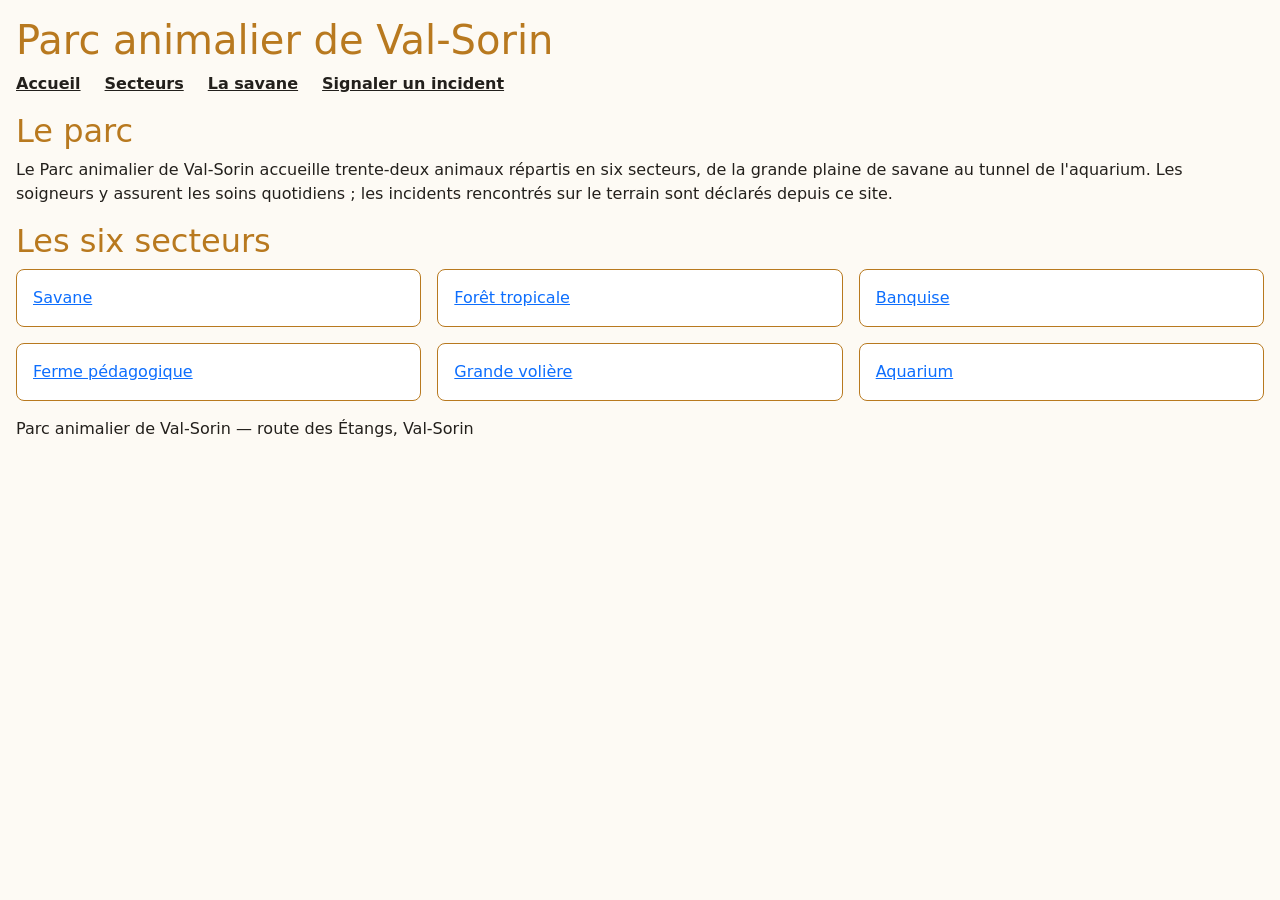
==== index.html @ 3593d5d1 "bootstrap" ====
<!DOCTYPE html>
<html lang="fr">
<head>
  <meta charset="utf-8">
  <meta name="viewport" content="width=device-width, initial-scale=1">
  <title>Parc animalier de Val-Sorin</title>
   
<link href="https://cdn.jsdelivr.net/npm/bootstrap@5.3.3/dist/css/bootstrap.min.css" rel="stylesheet"> 
  <link rel="stylesheet" href="css/site.css">
</head>
<body>
  <header>
    <h1>Parc animalier de Val-Sorin</h1>
    <nav aria-label="Menu principal">
      <ul>
        <li><a href="index.html">Accueil</a></li>
        <li><a href="secteurs.html">Secteurs</a></li>
        <li><a href="secteur.html">La savane</a></li>
        <li><a href="ticket.html">Signaler un incident</a></li>
      </ul>
    </nav>
  </header>

  <main>
    <h2>Le parc</h2>
    <p>
      Le Parc animalier de Val-Sorin accueille trente-deux animaux répartis en six
      secteurs, de la grande plaine de savane au tunnel de l'aquarium. Les soigneurs
      y assurent les soins quotidiens ; les incidents rencontrés sur le terrain sont
      déclarés depuis ce site.
    </p>

    <h2>Les six secteurs</h2>
    <ul class="cartes">
      <li><a href="secteur.html">Savane</a></li>
      <li><a href="secteurs.html#TRO">Forêt tropicale</a></li>
      <li><a href="secteurs.html#BAN">Banquise</a></li>
      <li><a href="secteurs.html#FER">Ferme pédagogique</a></li>
      <li><a href="secteurs.html#VOL">Grande volière</a></li>
      <li><a href="secteurs.html#AQU">Aquarium</a></li>
    </ul>
  </main>

  <footer>
    <p>Parc animalier de Val-Sorin — route des Étangs, Val-Sorin</p>
  </footer>
   <script src="https://cdn.jsdelivr.net/npm/bootstrap@5.3.3/dist/js/bootstrap.bundle.min.js"></script> 
</body>
</html>
---- css/site.css ----
/* Parc animalier de Val-Sorin - la feuille unique des quatre pages.
   Mission 1, etape 2. Mobile d'abord : une colonne par defaut,
   trois colonnes seulement a partir de 768 px. */

/* Q2 - la charte du parc : quatre variables, et plus aucune couleur ailleurs */
:root {
  --fond: #fdfaf4;
  --texte: #23201c;
  --accent: #b8791f;
  --police: system-ui, "Segoe UI", Arial, sans-serif;
}

body {
  background: var(--fond);
  color: var(--texte);
  font-family: var(--police);
  margin: 0;
  padding: 1rem;
  line-height: 1.5;
}

h1, h2, h3 {
  color: var(--accent);
}

/* Q3 - la navigation sur une ligne : flex sur le PARENT, la liste */
nav ul {
  display: flex;
  gap: 1.5rem;
  list-style: none;
  padding: 0;
  flex-wrap: wrap;
}

nav a {
  color: var(--texte);
  font-weight: 600;
}

/* Q4 - une meme classe sur les deux conteneurs : une colonne d'abord */
.cartes {
  display: grid;
  grid-template-columns: 1fr;
  gap: 1rem;
  list-style: none;
  padding: 0;
}

/* le titre de la section est un enfant du conteneur, comme les cartes :
   sans cette regle il occupe la premiere case de la grille */
.cartes > h2 {
  grid-column: 1 / -1;
}

.cartes > li,
.cartes > article {
  background: white;
  border: 1px solid var(--accent);
  border-radius: 8px;
  padding: 1rem;
  transition: transform 0.2s;
}

/* Q6 - le survol : la transition est deja sur l'etat de repos, au-dessus */
.cartes > li:hover,
.cartes > article:hover {
  transform: scale(1.03);
}

/* Q9 (consolidation) - l'animal en soins se distingue par une classe */
.cartes > article.soins {
  border-left: 8px solid var(--accent);
}

/* Q7 - le tableau des secteurs */
table {
  border-collapse: collapse;
  width: 100%;
}

caption {
  text-align: left;
  font-weight: 600;
  padding-bottom: 0.5rem;
}

th {
  background: var(--accent);
  color: white;
  text-align: left;
  padding: 0.5rem;
}

td {
  padding: 0.5rem;
  background: white;
}

tr.paire td {
  background: var(--fond);
}

/* Q8 - le formulaire : l'etiquette au-dessus, le champ sur toute la largeur */
label {
  display: block;
  font-weight: 600;
}

input,
select,
textarea {
  width: 100%;
  box-sizing: border-box;
  padding: 0.5rem;
  font-family: inherit;
  font-size: 1rem;
}

/* les boutons radio gardent leur taille, leur etiquette reste a cote */
input[type="radio"] {
  width: auto;
}

input[type="radio"] + label {
  display: inline;
  font-weight: normal;
}

input:focus,
select:focus,
textarea:focus,
button:focus {
  outline: 3px solid var(--accent);
  outline-offset: 2px;
}

img {
  max-width: 100%;
  height: auto;
}

/* Q5 - trois colonnes a partir de 768 px, et pas avant ; la regle de la Q4 ne change pas */
@media (min-width: 768px) {
  .cartes {
    grid-template-columns: repeat(3, 1fr);
  }
}
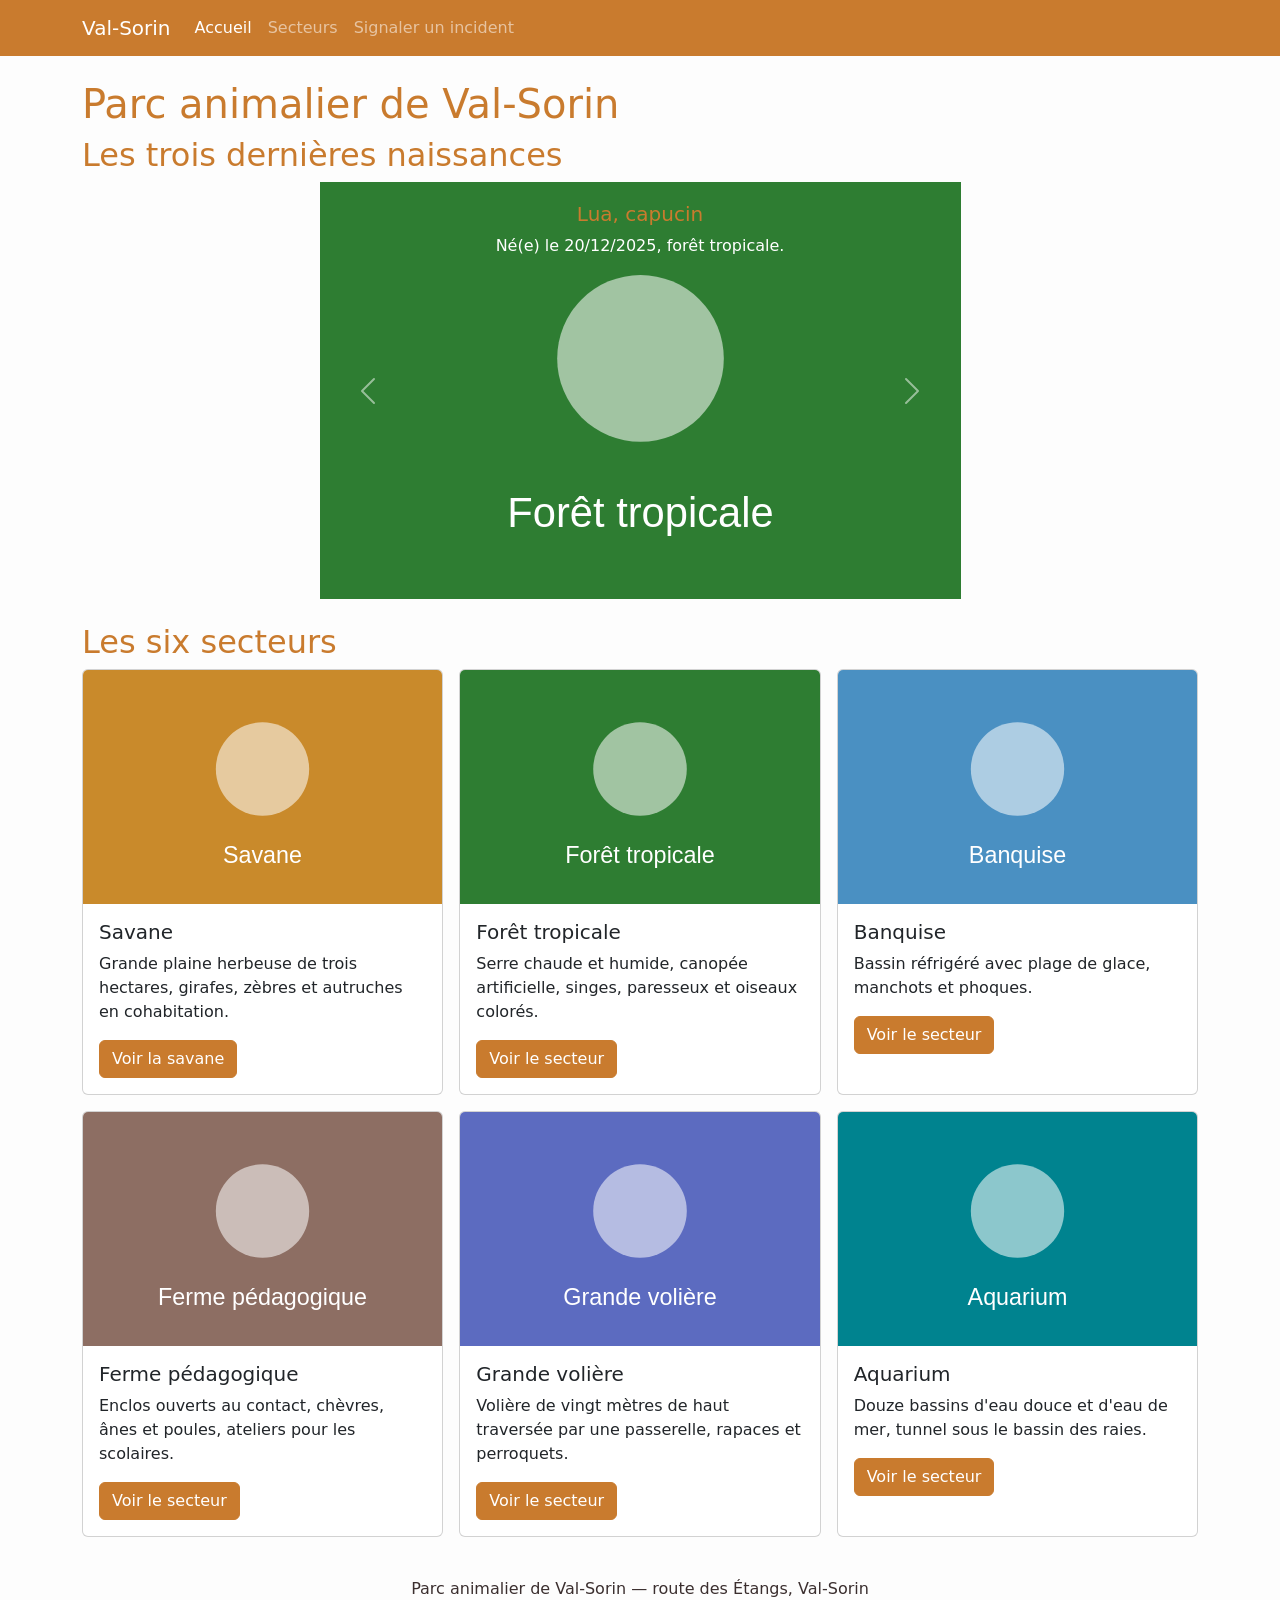
==== commit fad20c89: "bootstrap finit" ====
--- a/index.html
+++ b/index.html
@@ -4,46 +4,135 @@
   <meta charset="utf-8">
   <meta name="viewport" content="width=device-width, initial-scale=1">
   <title>Parc animalier de Val-Sorin</title>
-   
-<link href="https://cdn.jsdelivr.net/npm/bootstrap@5.3.3/dist/css/bootstrap.min.css" rel="stylesheet"> 
-  <link rel="stylesheet" href="css/site.css">
+  <link href="https://cdn.jsdelivr.net/npm/bootstrap@5.3.3/dist/css/bootstrap.min.css" rel="stylesheet">
+  <link rel="stylesheet" href="css/chartre.css">
 </head>
 <body>
-  <header>
+  <nav class="navbar navbar-expand-lg navbar-dark">
+    <div class="container">
+      <a class="navbar-brand" href="index.html">Val-Sorin</a>
+      <button class="navbar-toggler" type="button" data-bs-toggle="collapse" data-bs-target="#menu">
+        <span class="navbar-toggler-icon"></span>
+      </button>
+      <div class="collapse navbar-collapse" id="menu">
+        <ul class="navbar-nav">
+          <li class="nav-item"><a class="nav-link active" href="index.html">Accueil</a></li>
+          <li class="nav-item"><a class="nav-link" href="secteurs.html">Secteurs</a></li>
+          <li class="nav-item"><a class="nav-link" href="ticket.html">Signaler un incident</a></li>
+        </ul>
+      </div>
+    </div>
+  </nav>
+
+  <main class="container my-4">
     <h1>Parc animalier de Val-Sorin</h1>
-    <nav aria-label="Menu principal">
-      <ul>
-        <li><a href="index.html">Accueil</a></li>
-        <li><a href="secteurs.html">Secteurs</a></li>
-        <li><a href="secteur.html">La savane</a></li>
-        <li><a href="ticket.html">Signaler un incident</a></li>
-      </ul>
-    </nav>
-  </header>
 
-  <main>
-    <h2>Le parc</h2>
-    <p>
-      Le Parc animalier de Val-Sorin accueille trente-deux animaux répartis en six
-      secteurs, de la grande plaine de savane au tunnel de l'aquarium. Les soigneurs
-      y assurent les soins quotidiens ; les incidents rencontrés sur le terrain sont
-      déclarés depuis ce site.
-    </p>
+    <h2>Les trois dernières naissances</h2>
+    <div class="row justify-content-center">
+      <div class="col-md-7">
+        <div id="naissances" class="carousel slide" data-bs-ride="carousel">
+          <div class="carousel-inner">
+            <div class="carousel-item active">
+              <img class="d-block w-100" src="images/tropicale.svg" alt="Forêt tropicale">
+              <div class="carousel-caption top-0">
+                <h5>Lua, capucin</h5>
+                <p>Né(e) le 20/12/2025, forêt tropicale.</p>
+              </div>
+            </div>
+            <div class="carousel-item">
+              <img class="d-block w-100" src="images/banquise.svg" alt="Banquise">
+              <div class="carousel-caption top-0">
+                <h5>Flocon, manchot de Humboldt</h5>
+                <p>Né(e) le 18/01/2026, banquise.</p>
+              </div>
+            </div>
+            <div class="carousel-item">
+              <img class="d-block w-100" src="images/ferme.svg" alt="Ferme pédagogique">
+              <div class="carousel-caption top-0">
+                <h5>Caramel, chèvre naine</h5>
+                <p>Né(e) le 02/03/2026, ferme pédagogique.</p>
+              </div>
+            </div>
+          </div>
+          <button class="carousel-control-prev" type="button" data-bs-target="#naissances" data-bs-slide="prev">
+            <span class="carousel-control-prev-icon"></span>
+          </button>
+          <button class="carousel-control-next" type="button" data-bs-target="#naissances" data-bs-slide="next">
+            <span class="carousel-control-next-icon"></span>
+          </button>
+        </div>
+      </div>
+    </div>
 
-    <h2>Les six secteurs</h2>
-    <ul class="cartes">
-      <li><a href="secteur.html">Savane</a></li>
-      <li><a href="secteurs.html#TRO">Forêt tropicale</a></li>
-      <li><a href="secteurs.html#BAN">Banquise</a></li>
-      <li><a href="secteurs.html#FER">Ferme pédagogique</a></li>
-      <li><a href="secteurs.html#VOL">Grande volière</a></li>
-      <li><a href="secteurs.html#AQU">Aquarium</a></li>
-    </ul>
+    <h2 class="mt-4">Les six secteurs</h2>
+    <div class="row row-cols-1 row-cols-md-3 g-3">
+      <div class="col">
+        <div class="card h-100">
+          <img class="card-img-top" src="images/savane.svg" alt="Savane">
+          <div class="card-body">
+            <h3 class="card-title h5">Savane</h3>
+            <p class="card-text">Grande plaine herbeuse de trois hectares, girafes, zèbres et autruches en cohabitation.</p>
+            <a class="btn btn-primary" href="secteur.html">Voir la savane</a>
+          </div>
+        </div>
+      </div>
+      <div class="col">
+        <div class="card h-100">
+          <img class="card-img-top" src="images/tropicale.svg" alt="Forêt tropicale">
+          <div class="card-body">
+            <h3 class="card-title h5">Forêt tropicale</h3>
+            <p class="card-text">Serre chaude et humide, canopée artificielle, singes, paresseux et oiseaux colorés.</p>
+            <a class="btn btn-primary" href="secteurs.html#TRO">Voir le secteur</a>
+          </div>
+        </div>
+      </div>
+      <div class="col">
+        <div class="card h-100">
+          <img class="card-img-top" src="images/banquise.svg" alt="Banquise">
+          <div class="card-body">
+            <h3 class="card-title h5">Banquise</h3>
+            <p class="card-text">Bassin réfrigéré avec plage de glace, manchots et phoques.</p>
+            <a class="btn btn-primary" href="secteurs.html#BAN">Voir le secteur</a>
+          </div>
+        </div>
+      </div>
+      <div class="col">
+        <div class="card h-100">
+          <img class="card-img-top" src="images/ferme.svg" alt="Ferme pédagogique">
+          <div class="card-body">
+            <h3 class="card-title h5">Ferme pédagogique</h3>
+            <p class="card-text">Enclos ouverts au contact, chèvres, ânes et poules, ateliers pour les scolaires.</p>
+            <a class="btn btn-primary" href="secteurs.html#FER">Voir le secteur</a>
+          </div>
+        </div>
+      </div>
+      <div class="col">
+        <div class="card h-100">
+          <img class="card-img-top" src="images/voliere.svg" alt="Grande volière">
+          <div class="card-body">
+            <h3 class="card-title h5">Grande volière</h3>
+            <p class="card-text">Volière de vingt mètres de haut traversée par une passerelle, rapaces et perroquets.</p>
+            <a class="btn btn-primary" href="secteurs.html#VOL">Voir le secteur</a>
+          </div>
+        </div>
+      </div>
+      <div class="col">
+        <div class="card h-100">
+          <img class="card-img-top" src="images/aquarium.svg" alt="Aquarium">
+          <div class="card-body">
+            <h3 class="card-title h5">Aquarium</h3>
+            <p class="card-text">Douze bassins d'eau douce et d'eau de mer, tunnel sous le bassin des raies.</p>
+            <a class="btn btn-primary" href="secteurs.html#AQU">Voir le secteur</a>
+          </div>
+        </div>
+      </div>
+    </div>
   </main>
 
-  <footer>
+  <footer class="text-center py-3">
     <p>Parc animalier de Val-Sorin — route des Étangs, Val-Sorin</p>
   </footer>
-   <script src="https://cdn.jsdelivr.net/npm/bootstrap@5.3.3/dist/js/bootstrap.bundle.min.js"></script> 
+
+  <script src="https://cdn.jsdelivr.net/npm/bootstrap@5.3.3/dist/js/bootstrap.bundle.min.js"></script>
 </body>
 </html>
--- a/css/chartre.css
+++ b/css/chartre.css
@@ -0,0 +1,30 @@
+:root {
+  --fond: #fdfdfd;
+  --texte: #3b2f2f;
+  --accent: #c97b2e;
+  --police: "Segoe UI", system-ui, sans-serif;
+}
+
+body {
+  font-family: var(--police);
+  background: var(--fond);
+  color: var(--texte);
+}
+
+h1, h2, h3, h4, h5 {
+  color: var(--accent);
+}
+
+.navbar {
+  background: var(--accent) !important;
+}
+
+.btn-primary {
+  background: var(--accent);
+  border-color: var(--accent);
+}
+
+.en-soins {
+  border: 2px solid var(--accent) !important;
+  background: #fff6ec;
+}
